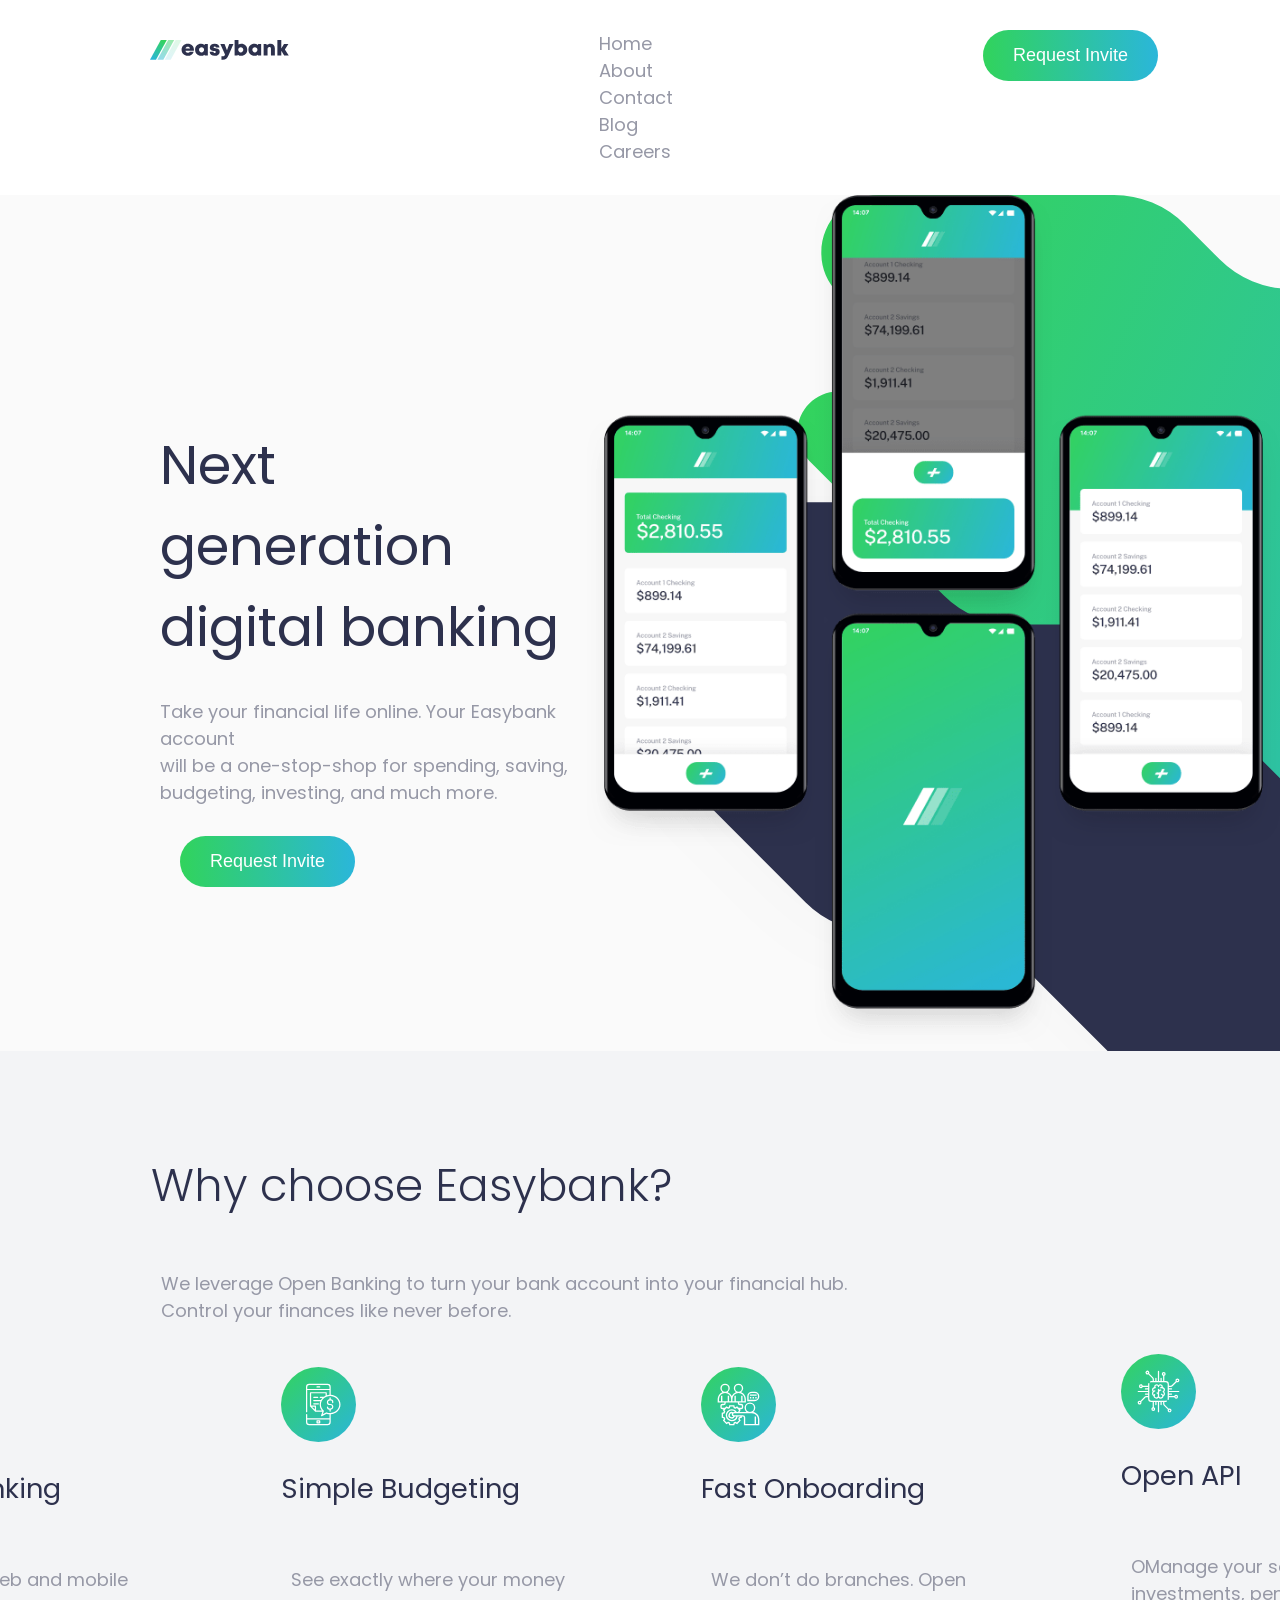
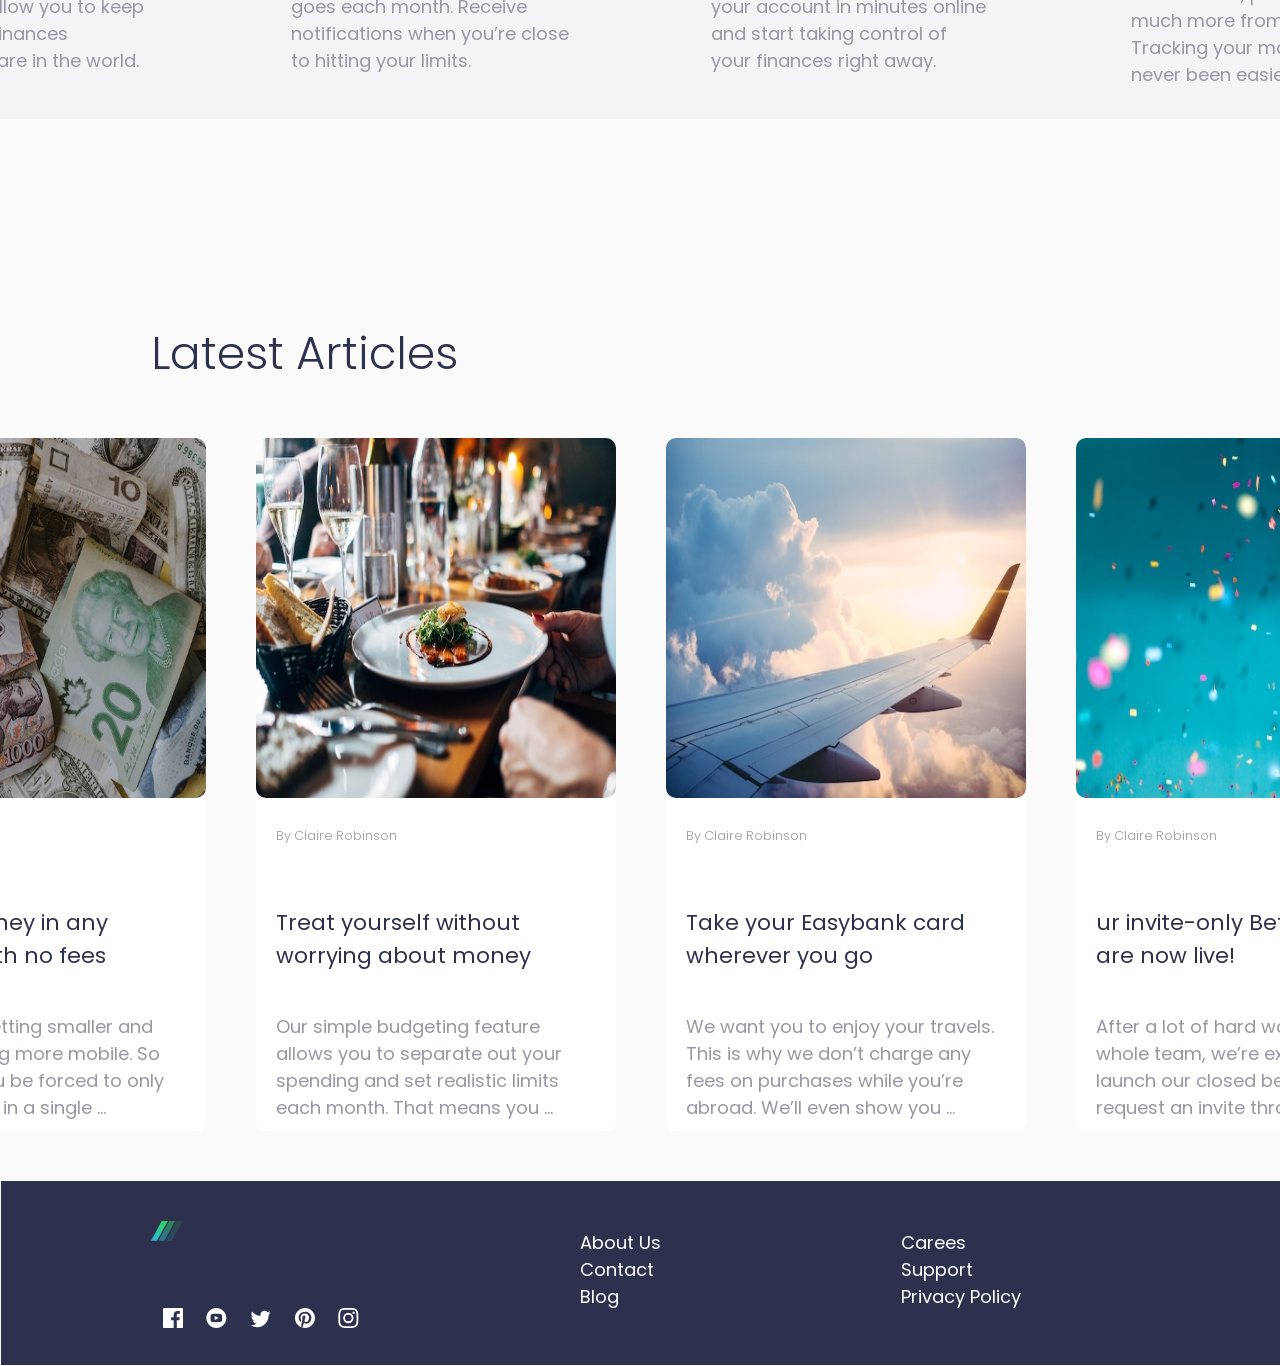
==== index1.html @ d7dbddd0 "Add" ====
<!DOCTYPE html>
<html lang="en">
<head>
    <meta charset="UTF-8">
    <meta name="viewport" content="width=device-width, initial-scale=1.0">
    <link rel="stylesheet" href="./cssfile/style.css">
    <link rel="icon"  href="./images/favicon-32x32.png">
    <title>Ease Bank</title>
</head>
<body>
    <!--nav bar-->
    <nav>
        <!--logo-->
        <div class="logo"><img src="images/logo.svg"></div>

        <!--link-->
        <div class="link">
            <a href=""> Home</a>
            <a href="">About</a>
            <a href="">Contact</a>
            <a href="">Blog</a>
            <a href="">Careers</a>
        </div>
        <!--button-->
        <div class="button"><input type="button" value="Request Invite" class="btn"></div>
    </nav>

    <!--intro section-->
    <section>
        <div class="content">
            <h1>Next generation <br>digital banking</h1>
            <p>
                Take your financial life online. Your Easybank account<br> will be a one-stop-shop 
                for spending, saving,<br> budgeting, investing, and much more.
              </p>
            <div class="button"><input type="button" value="Request Invite" class="btn"></div>
        </div>
        <div class="image"><img src="images/image-mockups.png"></div>
    </section>

    <!--section 2-->
    <div class="section2">
        <div class="content">
            <h2>Why choose Easybank?</h2>
            <p>
                We leverage Open Banking to turn your bank account into your financial hub.<br> Control 
  your finances like never before.
            </p>
            
        </div>
        
        
          <div class="service">
            <div class="card">
                <img src="images/icon-online.svg">
                <h3>Online Banking</h3>
                <p>Our modern web and mobile<br>
                     applications allow you to keep<br>
                      track of your finances 
                    wherever you are in the world.</p>
            </div>
            <div class="card">
                <img src="images/icon-budgeting.svg">
                <h3>Simple Budgeting</h3>
                <p>See exactly where your money<br>
                     goes each month. Receive <br>
                     notifications when you’re 
                    close to hitting your limits. 
                </div>
              
            <div class="card">
                <img src="images/icon-onboarding.svg">
                <h3>Fast Onboarding</h3>
                <p>We don’t do branches. Open your
                     account in minutes online and start 
                     taking control of your finances right away.
                  
            </div>

            <div class="card">
                <img src="images/icon-api.svg">
                <h3>Open API</h3>
                <p>OManage your savings, investments, 
                    pension, and much more from one 
                    account. Tracking 
                    your money has never been easier. 
            </div>
          </div>
    </div>

    <!--section 3-->
    <div class="section3">
        <div class="content">
            <h2>Latest Articles</h2>
        </div>
        
        
          <div class="last-section">
            <div class="last">
                <img src="images/image-currency.jpg">
                <h6>By Claire Robinson</h6>
                <h3>Receive money in any currency with no fees</h3>
                <p>The world is getting smaller and we’re becoming more mobile. So why should you be 
                    forced to only receive money in a single …</p>
            </div>
            <div class="last">
                <img src="images/image-restaurant.jpg">
                <h6>By Claire Robinson</h6>
                <h3>Treat yourself without worrying about money</h3>
                <p>Our simple budgeting feature allows you to separate out your spending and set 
                    realistic limits each month. That means you …
                </div>
              
            <div class="last">
                <img src="images/image-plane.jpg">
                <h6>By Claire Robinson</h6>
                <h3>Take your Easybank card wherever you go</h3>
                <p>We want you to enjoy your travels. This is why we don’t charge any fees on purchases 
                    while you’re abroad. We’ll even show you …
                  
            </div>

            <div class="last">
                <img src="images/image-confetti.jpg">
                <h6>By Claire Robinson</h6>
                <h3>ur invite-only Beta accounts are now live!</h3>
                <p>After a lot of hard work by the whole team, we’re excited to launch our closed beta. 
                    It’s easy to request an invite through the site ...
                  </p>
          </div>
    </div>
<!--footer-->
<footer>
   <div>
        <div class="logo"><img src="images/logo.svg"></div>
        <div class="media">
            
                <a href=""><img src="images/icon-facebook.svg"></a>
                <a href=""><img src="images/icon-youtube.svg"></a>
                <a href=""><img src="images/icon-twitter.svg"></a>
                <a href=""><img src="images/icon-pinterest.svg"></a>
                <a href=""><img src="images/icon-instagram.svg"></a>
            
        </div>
    </div>
        <div class="about">
           <ul> 
            <li> <a href="">About Us</a></li>
            <li> <a href="">Contact</a></li>
            <li><a href="">Blog</a></li>
        </ul>
      </div>
    <div class="about">
        <ul>
        <li> <a href="">Carees</a></li>
        <li> <a href="">Support</a></li>
        <li><a href="">Privacy Policy</a></li>
    </ul>
        
    

    </div>
</footer>
</body>
</html>
---- cssfile/style.css ----
@import url('https://fonts.googleapis.com/css2?family=Open+Sans:ital,wght@0,300..800;1,300..800&family=Poppins:ital,wght@0,100;0,200;0,300;0,400;0,500;0,600;0,700;0,800;0,900;1,100;1,200;1,300;1,400;1,500;1,600;1,700;1,800;1,900&family=Public+Sans:ital,wght@0,100..900;1,100..900&display=swap');

:root{

/*Primary*/
--DarkBlue: hsl(233, 26%, 24%);
--LimeGreen: hsl(136, 65%, 51%);
--BrightCyan: hsl(192, 70%, 51%);


/* Neutral*/
--GrayishBlue: hsl(233, 8%, 62%);
--LightGrayishBlue: hsl(220, 16%, 96%);
--VeryLightGray: hsl(0, 0%, 98%);
--White: hsl(0, 0%, 100%);
}
body{
    padding: 0px;
    margin: 0px;
    box-sizing: border-box;
    Font-size: 18px;
    font-family: "Poppins", serif;
    font-style: normal;
}
h1,h2.h3,h4,h5,h6{
    Font-size: 18px;
    font-family: "Poppins", serif;
    font-style: normal;

}
/*===========
   header-nav
  ==========*/   
nav{
width: 100%;
background-color:var(--White) ;
display: flex;
justify-content: space-between;
}

.logo , .link , .button{
    margin: 30px 150px;
    
}

.logo img{
    margin-top: 10px;
}
.link a{
   margin:1px 10px;
   text-decoration: none;
   color: var(--GrayishBlue);
}

.btn {
    border-radius: 30px;
    border: none;
    padding: 15px 30px;
    font-size: 1em;
    color: var(--White);
    background-image: linear-gradient(to right,hsl(136, 65%, 51%),hsl(192, 70%, 51%)); 
}


/*==================
intro section
===================*/

section{
    
    width: 100%;
    background-color: var(--VeryLightGray);
    display: flex;
    justify-content: space-between;
    margin: 0px;
}
.content{
    margin: 200px 0px 30px 150px;
    
}
section h1 {
    color: var(--DarkBlue);
    margin: 30px 10px;
    font-size: 3em;
    font-weight: 400;
}

section p{
    margin: 30px 10px ;
    font-weight: 400;
    color: var(--GrayishBlue);
}

section .button{ margin: 30px ;
}

section .image {
    background-image: url(bg-intro-desktop.svg);
   
    
}
section .image img{
  width: 100%;
   margin-right: 20px;
}

/*==============
  section 2
  ==============*/
.section2{
    width: 100%;
    background-color: var(--LightGrayishBlue);
    border: 1px solid var(--LightGrayishBlue);
}
.section2 .content{
    margin: 100px 0px 30px 150px;
}

.section2 h2 {
    color: var(--DarkBlue);
    margin: 30px 10px;
    font-size: 2.5em;
    font-weight: 300;
}

.section2 p{
    margin: 30px 10px ;
    font-weight: 400;
    color: var(--GrayishBlue);
}

.service{
    display: grid;
    grid-template-columns: repeat(4,300px);
    justify-content: center;
    align-items: center;
    gap: 120px;
    
}
.card{
    display: flex;
    flex-direction: column;
    justify-content: space-between;
    
}
.card img{
    width: 25%;
}

.card h3 {
    color: var(--DarkBlue);
    font-size: 1.5em;
    font-weight: 400;
    
}

/*=================
last section
===============*/
.section3{
    width: 100%;
    background-color: var(--VeryLightGray);
    border: 1px solid var(--VeryLightGray);
}
.content h2 {
    color: var(--DarkBlue);
    margin: 0px 10px 50px 0px;
    font-size: 2.5em;
    font-weight: 300;
}
.last-section{
    display: grid;
    grid-template-columns: repeat(4,360px);
    justify-content: center;
    align-items: center;
    gap: 50px;
    margin-bottom: 50px;
}
.last{
    border-radius: 10px;
    display: flex;
    flex-direction: column;
    justify-content: space-between;
    background-color: var(--White);
}
.last img{
    width: 360px;
    height: 360px;
    border-radius: 10px;
}

.last h6{
    color: var(--GrayishBlue);
    font-size: .7em;
    font-weight: 300;
    padding: 0px 20px;
}
.last h3{
    color: var(--DarkBlue);
    padding: 10px 20px;
    font-size: 1.2em;
    font-weight: 400;
}
.last p{
    margin: 10px 20px ;
    font-weight: 400;
    color: var(--GrayishBlue);
}
/*==========
footer
============*/

footer{
    width: 100%;
    background-color: var(--DarkBlue);
    display: flex;

}
footer .media{
    width: 50%;
    display: flex;
    justify-content:space-around ;
    padding: 30px 150px;
}
.about{
   margin: 30px 100px;
}
.about ul li{
    list-style: none;
    
}
.about a{
    text-decoration: none;
    color: var(--White);
}
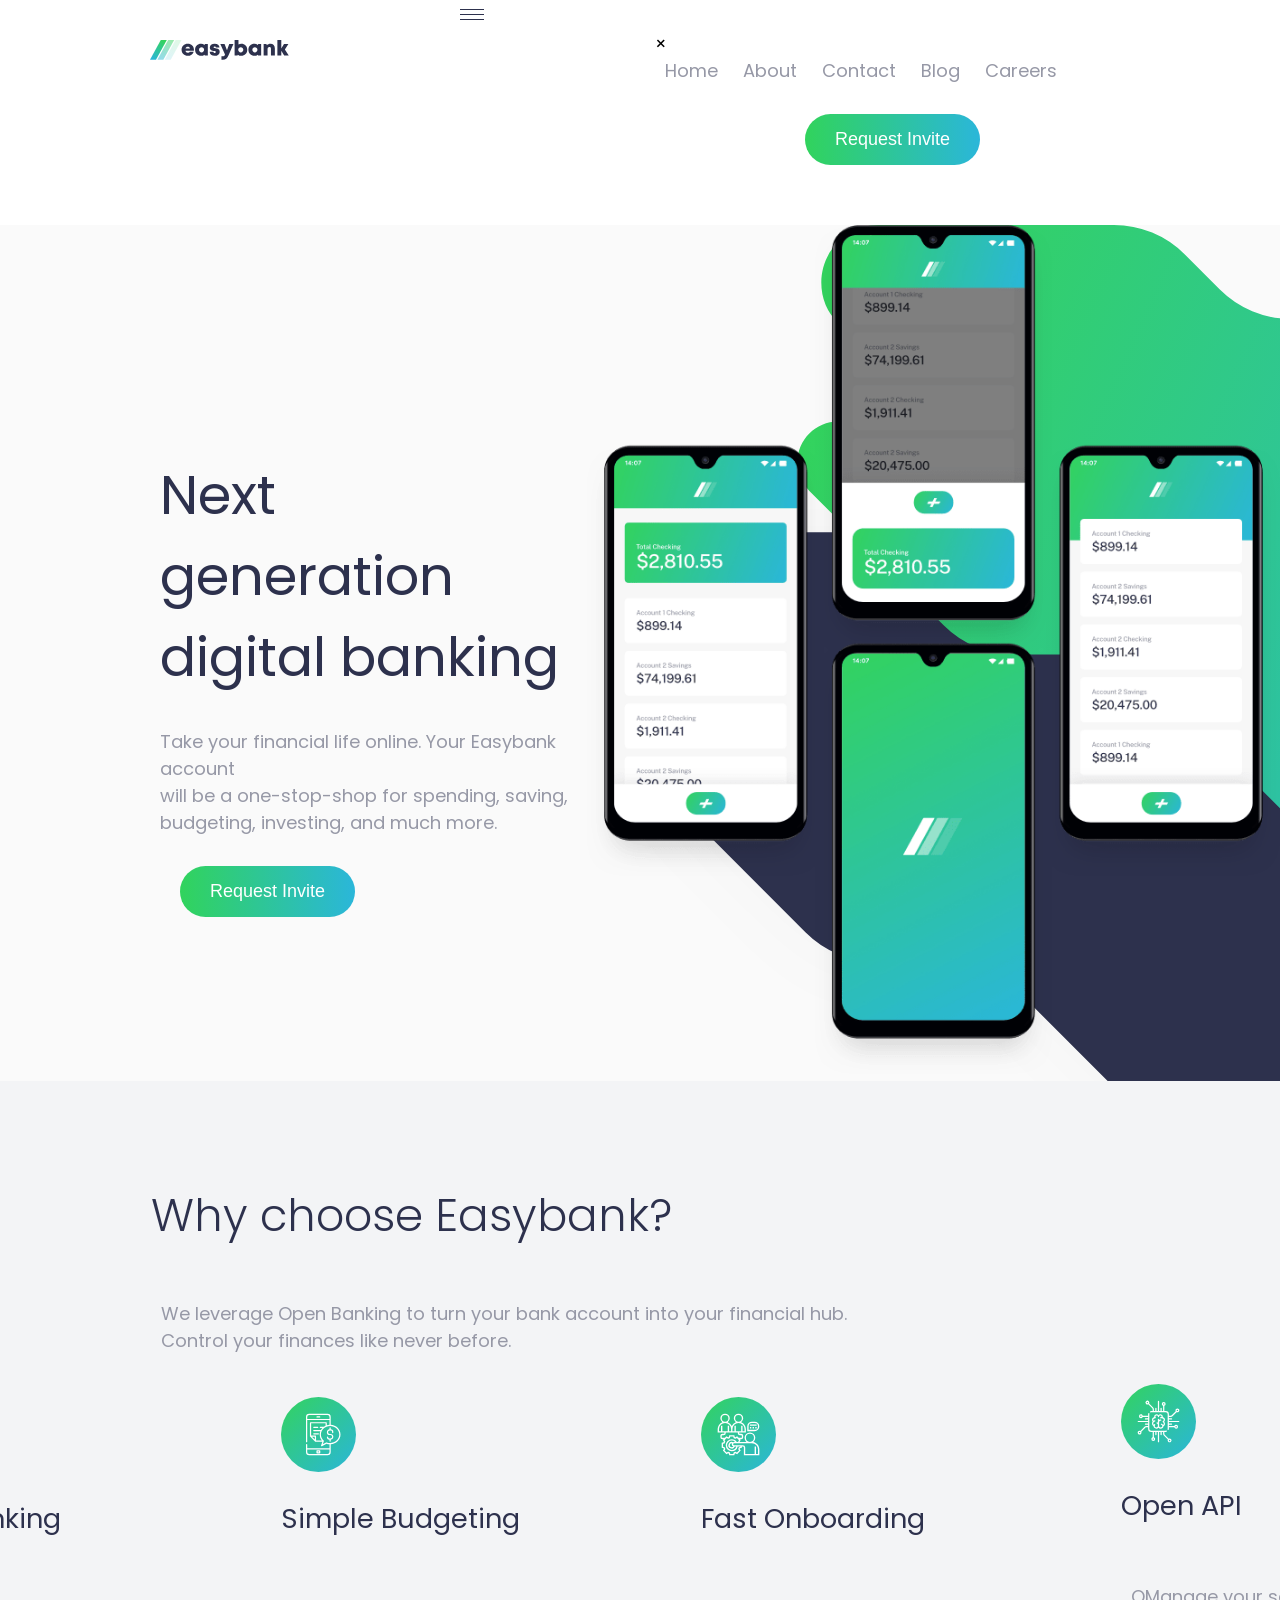
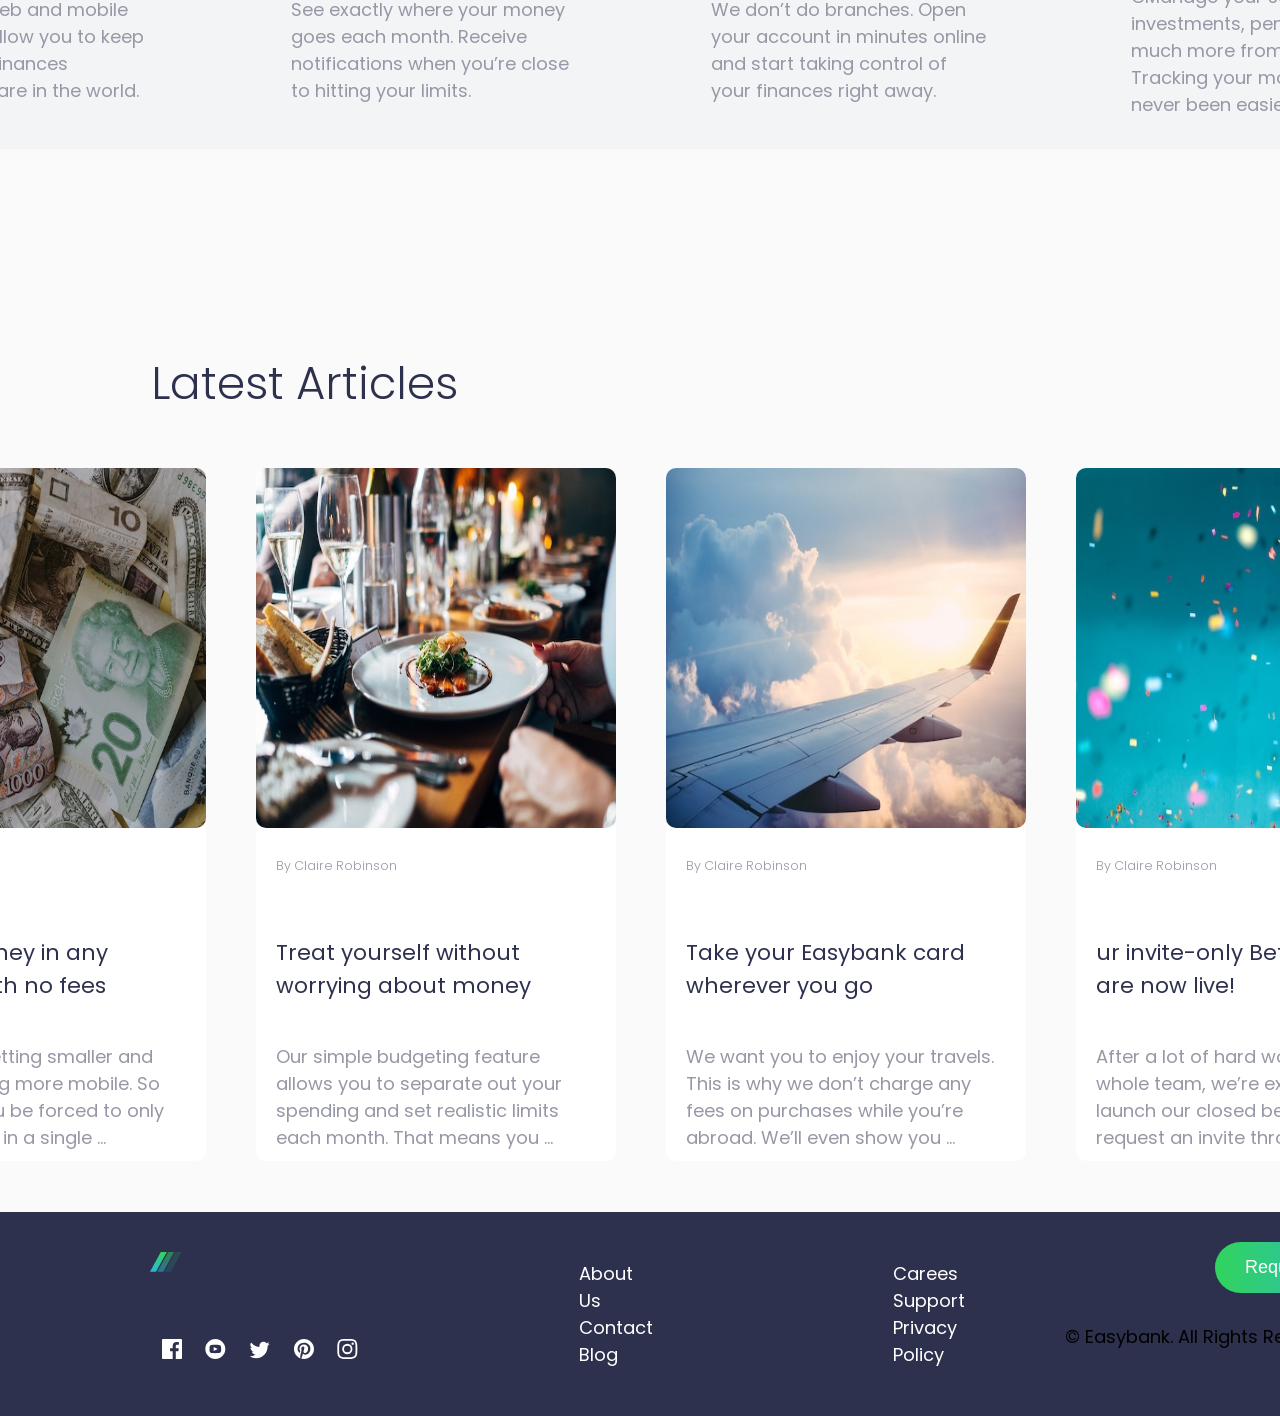
==== commit 80f10d5b: "Update index1.html" ====
--- a/index1.html
+++ b/index1.html
@@ -3,7 +3,7 @@
 <head>
     <meta charset="UTF-8">
     <meta name="viewport" content="width=device-width, initial-scale=1.0">
-    <link rel="stylesheet" href="./cssfile/style.css">
+    <link rel="stylesheet" href="cssfile/style.css">
     <link rel="icon"  href="./images/favicon-32x32.png">
     <title>Ease Bank</title>
 </head>
@@ -12,18 +12,22 @@
     <nav>
         <!--logo-->
         <div class="logo"><img src="images/logo.svg"></div>
+        
+        <div class="menu-toggle" onclick="toggleMenu()">
+            <img src="images/icon-hamburger.svg" alt="Menu">
+        </div>
 
-        <!--link-->
         <div class="link">
-            <a href=""> Home</a>
-            <a href="">About</a>
-            <a href="">Contact</a>
-            <a href="">Blog</a>
-            <a href="">Careers</a>
+            <div class="close-btn" onclick="toggleMenu()">&times;</div> 
+            <a href="#">Home</a>
+            <a href="#">About</a>
+            <a href="#">Contact</a>
+            <a href="#">Blog</a>
+            <a href="#">Careers</a>
+            <div class="button"><input type="button" value="Request Invite" class="btn"></div>
         </div>
-        <!--button-->
-        <div class="button"><input type="button" value="Request Invite" class="btn"></div>
     </nav>
+    
 
     <!--intro section-->
     <section>
@@ -129,6 +133,7 @@
                   </p>
           </div>
     </div>
+    </div>
 <!--footer-->
 <footer>
    <div>
@@ -156,10 +161,16 @@
         <li> <a href="">Support</a></li>
         <li><a href="">Privacy Policy</a></li>
     </ul>
-        
-    
+
 
     </div>
+    <div class="end">
+        <div class="button"><input type="button" value="Request Invite" class="btn"></div>
+        <p>© Easybank. All Rights Reserved</p>
+    </div>
+   
+
 </footer>
+<script src="script.js"></script>
 </body>
-</html>+</html>
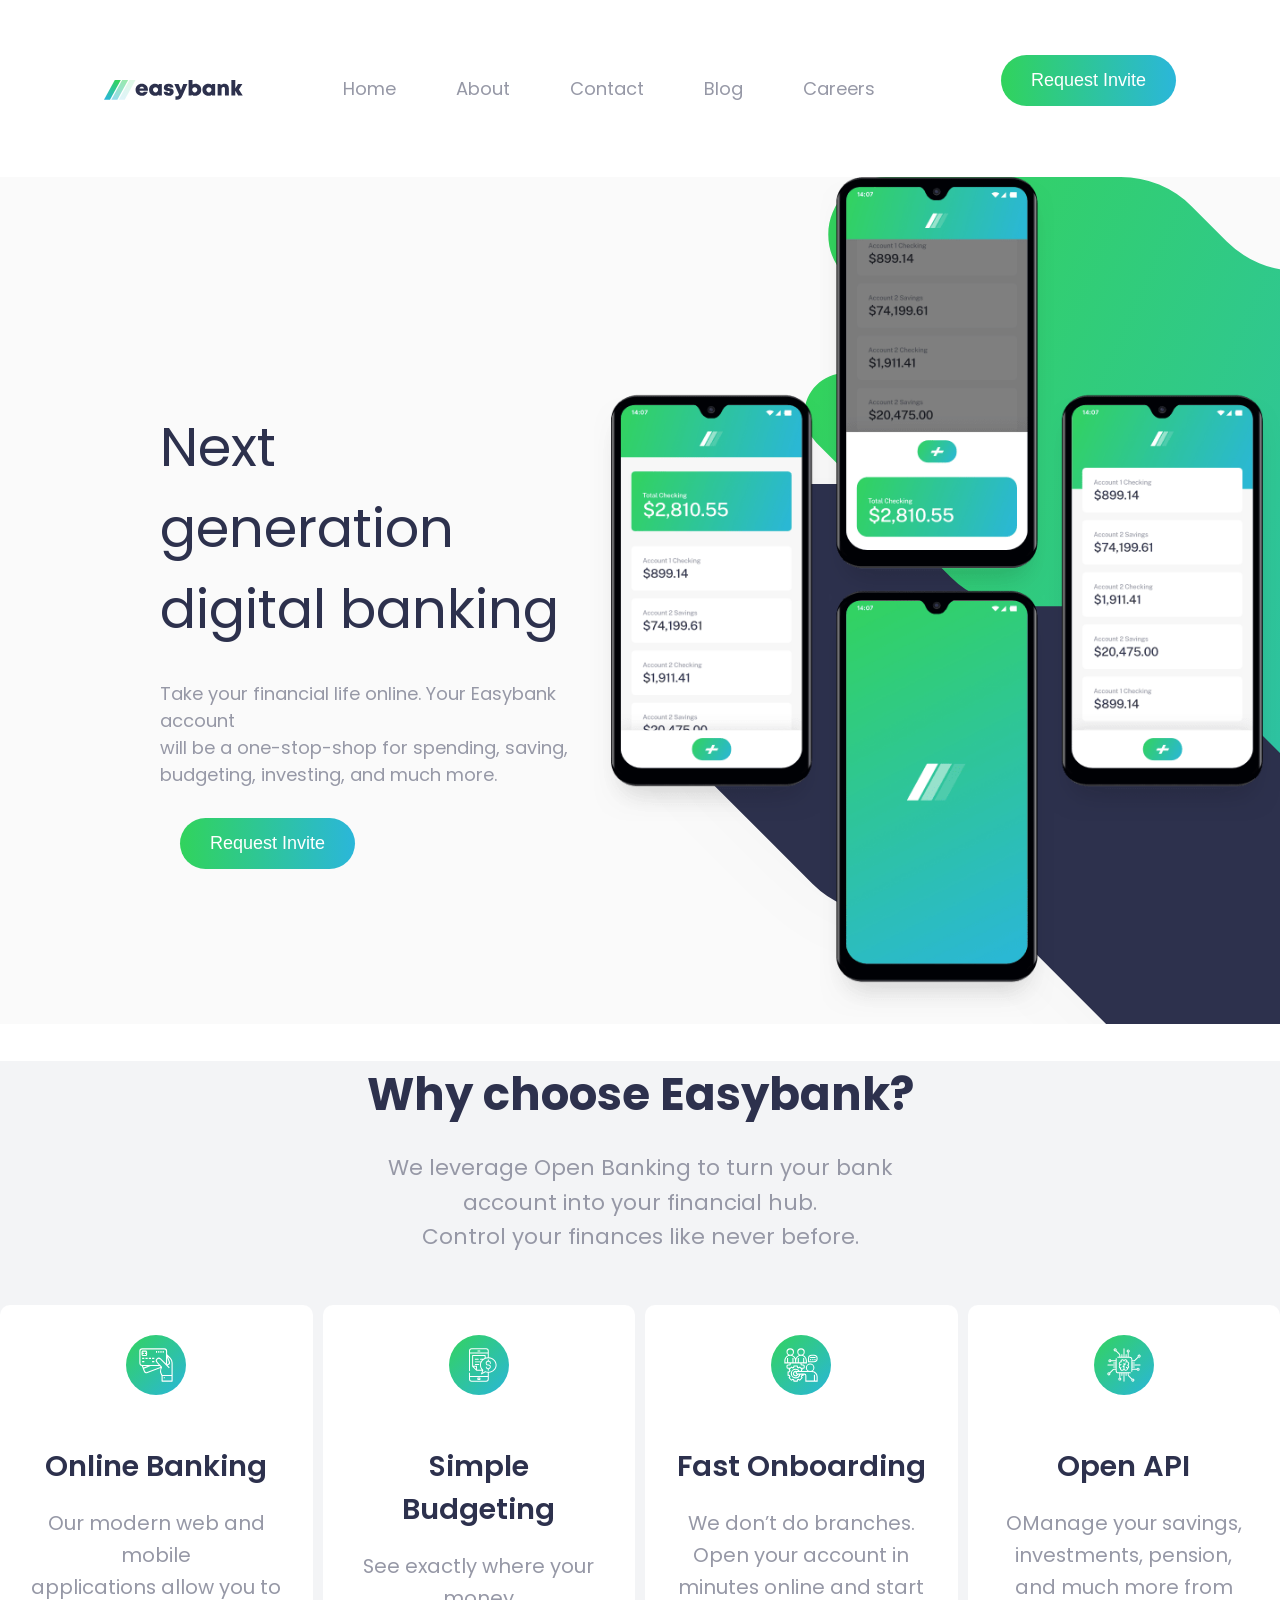
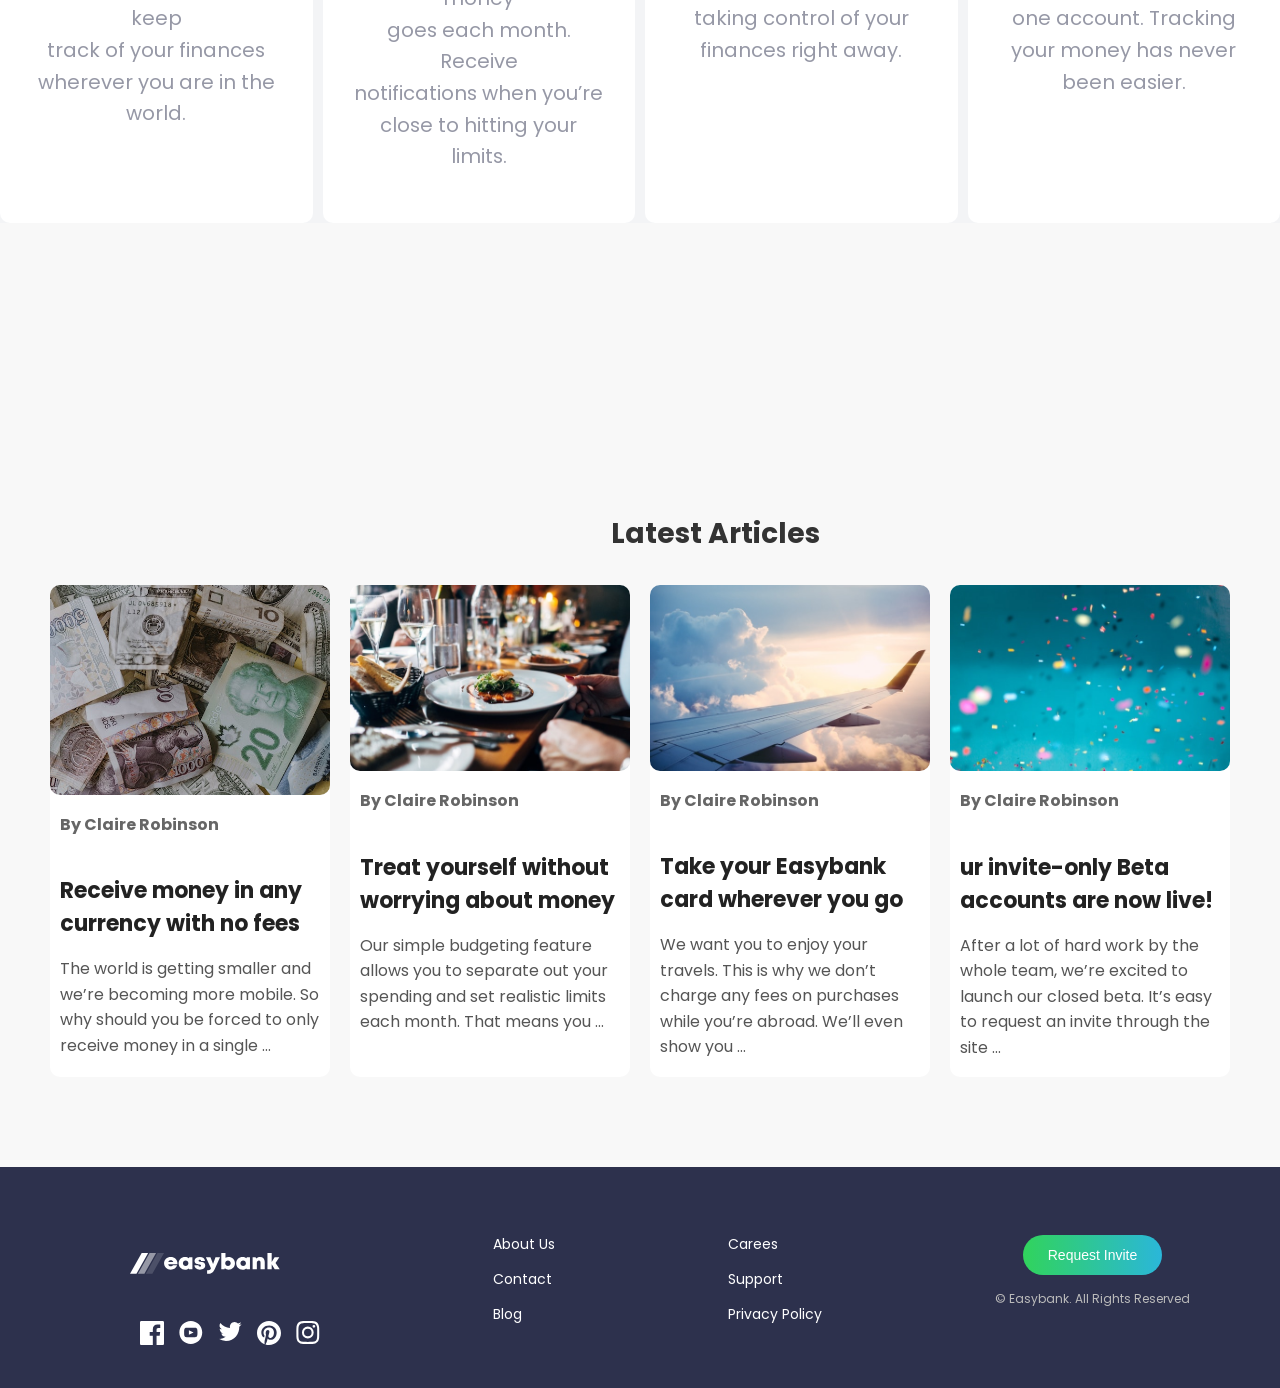
==== commit 0d1e0abf: "Update index1.html" ====
--- a/index1.html
+++ b/index1.html
@@ -171,6 +171,8 @@
    
 
 </footer>
-<script src="script.js"></script>
+<script>function toggleMenu() {
+    document.querySelector('.link').classList.toggle('active');
+}</script>
 </body>
 </html>
--- a/cssfile/style.css
+++ b/cssfile/style.css
@@ -33,25 +33,80 @@
    header-nav
   ==========*/   
 nav{
-width: 100%;
 background-color:var(--White) ;
 display: flex;
 justify-content: space-between;
-}
-
-.logo , .link , .button{
-    margin: 30px 150px;
+align-items: center;
+padding: 15px 5%;
+}
+.menu-toggle {
+    display: none;
+    cursor: pointer;
+}
+
+.menu-toggle img {
+    width: 30px;
+    height: 30px;
+}
+.link {
+    display: flex;
+    gap: 20px;
+    align-items: left;
+    flex: 1;
+    justify-content: left;
+}
+.close-btn {
+    display: none;
+    font-size: 30px;
+    cursor: pointer;
+    align-self: flex-end;
+    margin-bottom: 20px;
+}
+.button {
+    margin-left: auto;
+}
+
+.logo , .link {
+padding: 40px;
     
 }
-
 .logo img{
     margin-top: 10px;
 }
-.link a{
-   margin:1px 10px;
-   text-decoration: none;
-   color: var(--GrayishBlue);
-}
+.link a {
+    padding: 20px;
+    position: relative;
+    color: var(--GrayishBlue);
+    text-decoration: none;
+    transition: color 0.3s ease-in-out;
+}
+
+.link a:hover {
+    color: var(--Black);
+}
+
+.close-btn {
+    font-size: 30px;
+    cursor: pointer;
+    align-self: flex-end;
+    margin-bottom: 20px;
+}
+.link a::after {
+    content: "";
+    position: absolute;
+    left: 0;
+    bottom: -4px; 
+    width: 100%;
+    height: 3px; 
+    background-color: var(--LimeGreen);
+    transform: scaleX(0);
+    transition: transform 0.3s ease-in-out;
+}
+
+.link a:hover::after {
+    transform: scaleX(1);
+}
+
 
 .btn {
     border-radius: 30px;
@@ -59,7 +114,13 @@
     padding: 15px 30px;
     font-size: 1em;
     color: var(--White);
-    background-image: linear-gradient(to right,hsl(136, 65%, 51%),hsl(192, 70%, 51%)); 
+    background: linear-gradient(to right,hsl(136, 65%, 51%),hsl(192, 70%, 51%)); 
+
+}
+.btn:hover {
+    background: linear-gradient(to right,hsl(136, 71%, 71%),hsl(192, 74%, 73%)); 
+    cursor: pointer;
+    
 }
 
 
@@ -68,12 +129,9 @@
 ===================*/
 
 section{
-    
-    width: 100%;
     background-color: var(--VeryLightGray);
     display: flex;
     justify-content: space-between;
-    margin: 0px;
 }
 .content{
     margin: 200px 0px 30px 150px;
@@ -102,135 +160,332 @@
 }
 section .image img{
   width: 100%;
-   margin-right: 20px;
+
 }
 
 /*==============
   section 2
   ==============*/
-.section2{
+  .section2 {
     width: 100%;
     background-color: var(--LightGrayishBlue);
-    border: 1px solid var(--LightGrayishBlue);
-}
-.section2 .content{
-    margin: 100px 0px 30px 150px;
+    text-align: center;
+}
+
+.section2 .content {
+    max-width: 600px;
+    margin: 0 auto 50px auto;
 }
 
 .section2 h2 {
     color: var(--DarkBlue);
-    margin: 30px 10px;
     font-size: 2.5em;
-    font-weight: 300;
-}
-
-.section2 p{
-    margin: 30px 10px ;
-    font-weight: 400;
+    font-weight: 700;
+    margin-bottom: 15px;
+}
+
+.section2 p {
+    font-size: 1.2em;
     color: var(--GrayishBlue);
-}
-
-.service{
+    line-height: 1.6;
+}
+
+.service {
     display: grid;
-    grid-template-columns: repeat(4,300px);
+    grid-template-columns: repeat(auto-fit, minmax(250px, 1fr));
+    gap: 10px;
     justify-content: center;
-    align-items: center;
-    gap: 120px;
-    
-}
-.card{
-    display: flex;
-    flex-direction: column;
-    justify-content: space-between;
-    
-}
-.card img{
-    width: 25%;
+}
+
+.card {
+    background: white;
+    padding: 30px;
+    border-radius: 10px;
+
+    text-align: center;
+    transition: transform 0.3s ease-in-out, box-shadow 0.3s ease-in-out;
+}
+
+.card img {
+    width: 60px;
+    margin-bottom: 15px;
 }
 
 .card h3 {
     color: var(--DarkBlue);
-    font-size: 1.5em;
-    font-weight: 400;
-    
-}
+    font-size: 1.6em;
+    font-weight: 600;
+    margin-bottom: 10px;
+}
+
+.card p {
+    color: var(--GrayishBlue);
+    font-size: 1.1em;
+    line-height: 1.6;
+}
+
 
 /*=================
 last section
 ===============*/
-.section3{
+.section3 {
     width: 100%;
-    background-color: var(--VeryLightGray);
-    border: 1px solid var(--VeryLightGray);
-}
-.content h2 {
-    color: var(--DarkBlue);
-    margin: 0px 10px 50px 0px;
-    font-size: 2.5em;
-    font-weight: 300;
-}
-.last-section{
+    padding: 10vh 0;
+    background-color: #f8f8f8;
+    text-align: center;
+}
+
+.section3 .content h2 {
+    font-size: 28px;
+    color: #333;
+    margin-bottom: 30px;
+}
+
+.last-section {
+    padding: 0 50px;
     display: grid;
-    grid-template-columns: repeat(4,360px);
-    justify-content: center;
-    align-items: center;
-    gap: 50px;
-    margin-bottom: 50px;
-}
-.last{
+    grid-template-columns: repeat(auto-fit, minmax(250px, 1fr));
+    gap: 20px;
+}
+
+.last {
+    background: white;
     border-radius: 10px;
-    display: flex;
-    flex-direction: column;
-    justify-content: space-between;
-    background-color: var(--White);
-}
-.last img{
-    width: 360px;
-    height: 360px;
+    text-align: left;
+    transition: transform 0.3s ease-in-out;
+}
+
+
+.last img {
+    width: 100%;
     border-radius: 10px;
 }
 
-.last h6{
-    color: var(--GrayishBlue);
-    font-size: .7em;
-    font-weight: 300;
-    padding: 0px 20px;
-}
-.last h3{
-    color: var(--DarkBlue);
-    padding: 10px 20px;
-    font-size: 1.2em;
-    font-weight: 400;
-}
-.last p{
-    margin: 10px 20px ;
-    font-weight: 400;
-    color: var(--GrayishBlue);
-}
+.last h6 {
+    padding:  0px 10px;
+    font-size: 16px;
+    color: #666;
+    margin-top: 10px;
+}
+
+.last h3 {
+    padding:  0px 10px;
+    font-size: 22px;
+    color: #222;
+    margin: 10px 0;
+    transition: all 0.3s ease-in-out;
+}
+.last h3:hover{
+color: #4dc46b;
+cursor: pointer;
+}
+
+.last p {
+    padding:  0px 10px;
+    font-size: 16px;
+    color: #555;
+    line-height: 1.6;
+}
+
 /*==========
 footer
 ============*/
 
-footer{
-    width: 100%;
-    background-color: var(--DarkBlue);
+/*alakawi*/
+footer {
+    background-color: #2d314d;
+    color: white;
+    padding: 4vh 10vh;
     display: flex;
-
-}
-footer .media{
-    width: 50%;
+    flex-wrap: wrap;
+    justify-content: space-between;
+    align-items: center;
+}
+
+
+footer .logo img {
+    width: 150px;
+    filter:brightness(0) invert(1);
+}
+
+footer .media {
     display: flex;
-    justify-content:space-around ;
-    padding: 30px 150px;
-}
-.about{
-   margin: 30px 100px;
-}
-.about ul li{
+    gap: 15px;
+    margin-left: 50px;
+}
+
+footer .media a img {
+    width: 24px;
+    transition: transform 0.3s ease-in-out, opacity 0.3s;
+}
+
+footer .media a:hover img {
+    transform: scale(1.2);
+    opacity: 0.8;
+}
+
+footer .about ul {
     list-style: none;
-    
-}
-.about a{
+    padding: 0;
+}
+
+footer .about ul li {
+    margin: 8px 0;
+}
+
+footer .about ul li a {
     text-decoration: none;
-    color: var(--White);
-}+    color: white;
+    font-size: 14px;
+    transition: color 0.3s;
+}
+
+footer .about ul li a:hover {
+    color: #31d35c;
+}
+
+footer .end {
+    text-align: center;
+}
+
+footer .btn {
+    background-color: #31d35c;
+    color: white;
+    padding: 12px 25px;
+    border: none;
+    border-radius: 25px;
+    font-size: 14px;
+    cursor: pointer;
+    transition: background 0.3s ease-in-out;
+}
+
+footer .btn:hover {
+    background-color: #2bb24c;
+}
+
+footer .end p {
+    font-size: 12px;
+    color: #bbb;
+    margin-top: 15px;
+}
+@media screen and (max-width: 1200px) {
+    *{
+        font-size: 12px;
+    }
+    .card h3 {
+        font-size: 1.2em;
+    }
+    .card p {
+        font-size: 0.9em;
+    }
+    .last h3 {
+        font-size: 18px;
+    }
+}
+@media screen and (max-width: 980px) {
+
+    footer .media {
+        margin-left: 20px;
+    }
+    footer .media a img {
+        width: 20px;
+    }
+    footer .btn {
+        padding: 10px 20px;
+        font-size: 12px;
+    }   
+    .link {
+        display: none;
+        flex-direction: column;
+        position: absolute;
+        top: 60px;
+        right: 0;
+        width: 100%;
+        background-color: white;
+        text-align: center;
+        box-shadow: 0px 4px 10px rgba(0, 0, 0, 0.1);
+    }
+
+    .link a {
+        padding: 15px;
+        display: block;
+        color: black;
+        text-decoration: none;
+        font-size: 20px;
+    }
+    .close-btn{
+        display: block;
+    }
+    .menu-toggle {
+        display: block;
+    }
+
+    .link.active {
+        display: flex;
+    }
+}
+@media screen and (max-width: 700px) {
+    nav {
+        flex-direction: column;
+        text-align: center;
+    }
+
+    .link {
+        display: none;
+        flex-direction: column;
+        position: absolute;
+        top: 60px;
+        right: 0;
+        width: 100%;
+        background-color: white;
+        text-align: center;
+        box-shadow: 0px 4px 10px rgba(0, 0, 0, 0.1);
+    }
+    .close-btn{
+        display: block;
+    }
+    .link a {
+        padding: 15px;
+        display: block;
+        color: black;
+        text-decoration: none;
+        font-size: 20px;
+    }
+
+    .menu-toggle {
+        display: block;
+    }
+
+    .link.active {
+        display: flex;
+    }
+    section {
+        flex-direction: column;
+        align-items: center;
+        text-align: center;
+    }
+
+    .content {
+        margin: 50px 20px;
+    }
+
+    .service {
+        grid-template-columns: 1fr;
+    }
+
+    .last-section {
+        grid-template-columns: 1fr;
+        padding: 0 20px;
+    }
+
+    footer {
+        flex-direction: column;
+        text-align: center;
+    }
+
+    footer .media {
+        justify-content: center;
+        margin-left: 0;
+        margin-top: 15px;
+    }
+}
